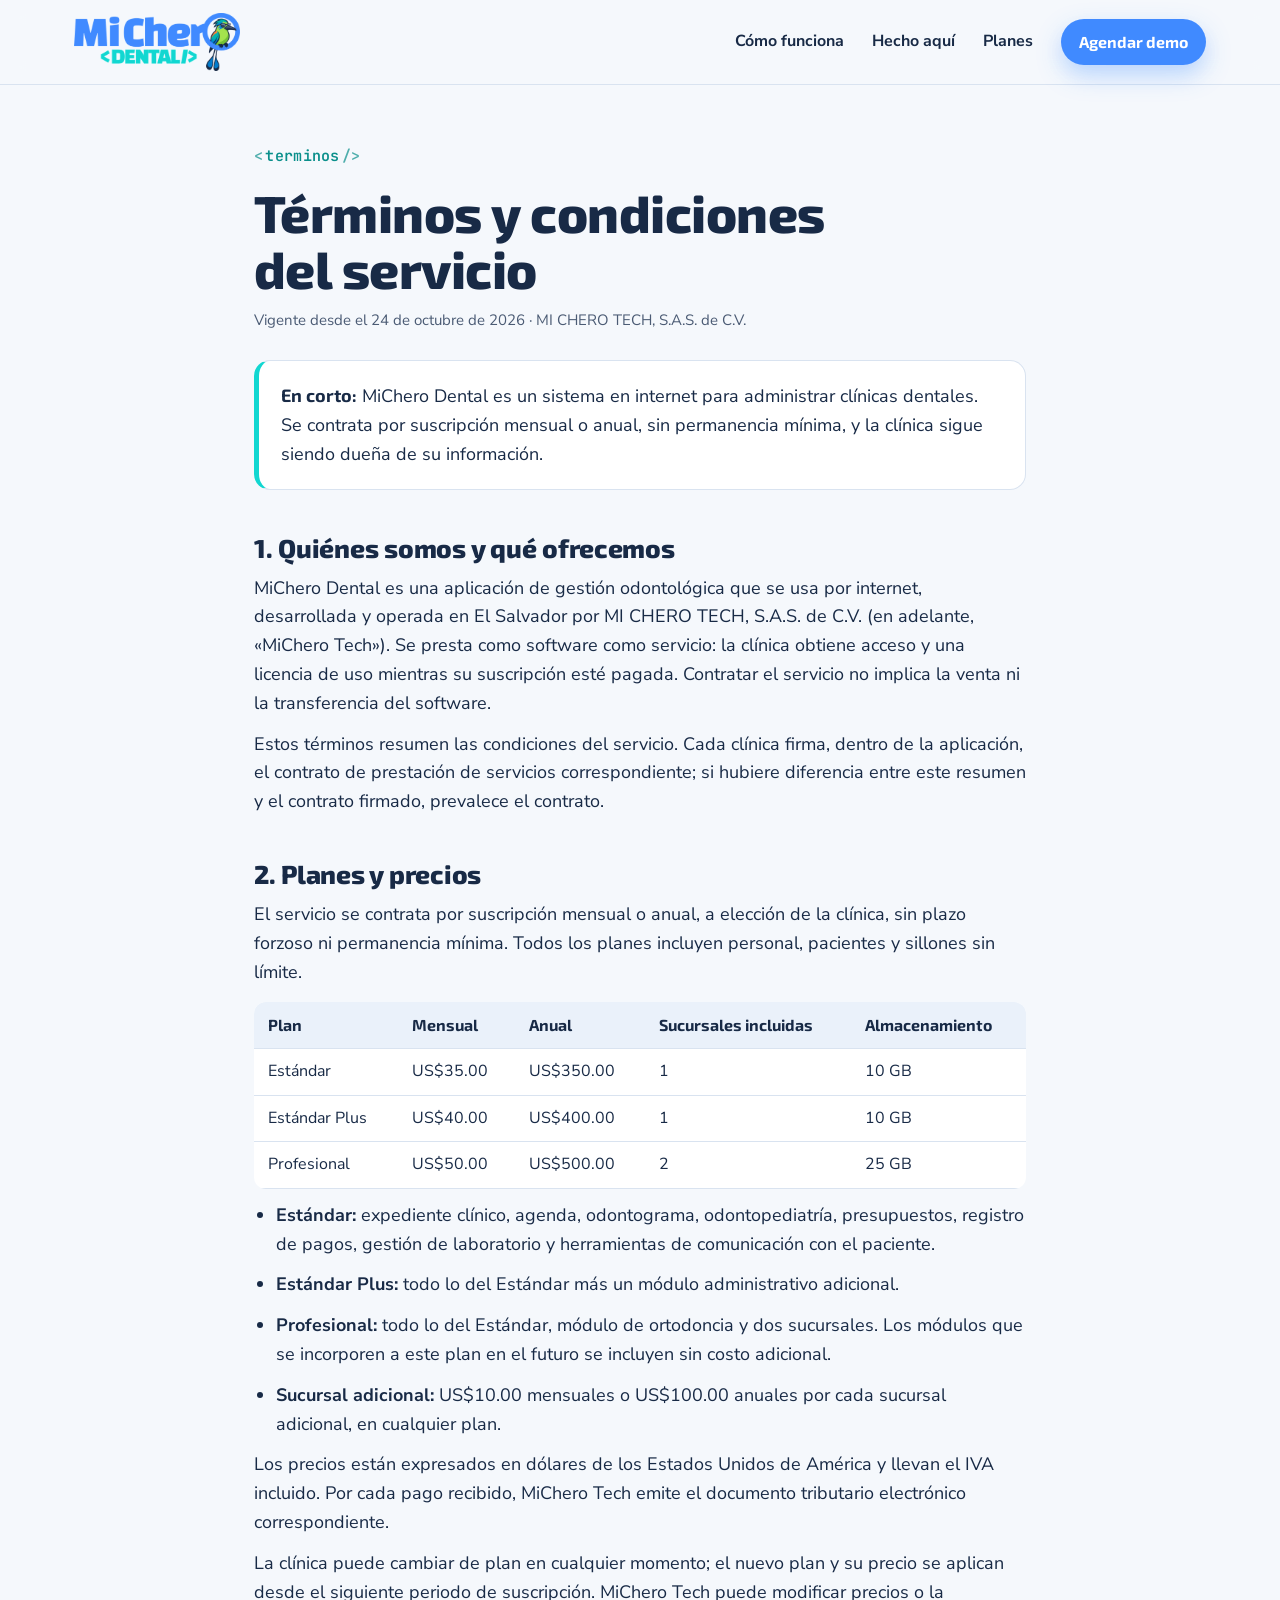
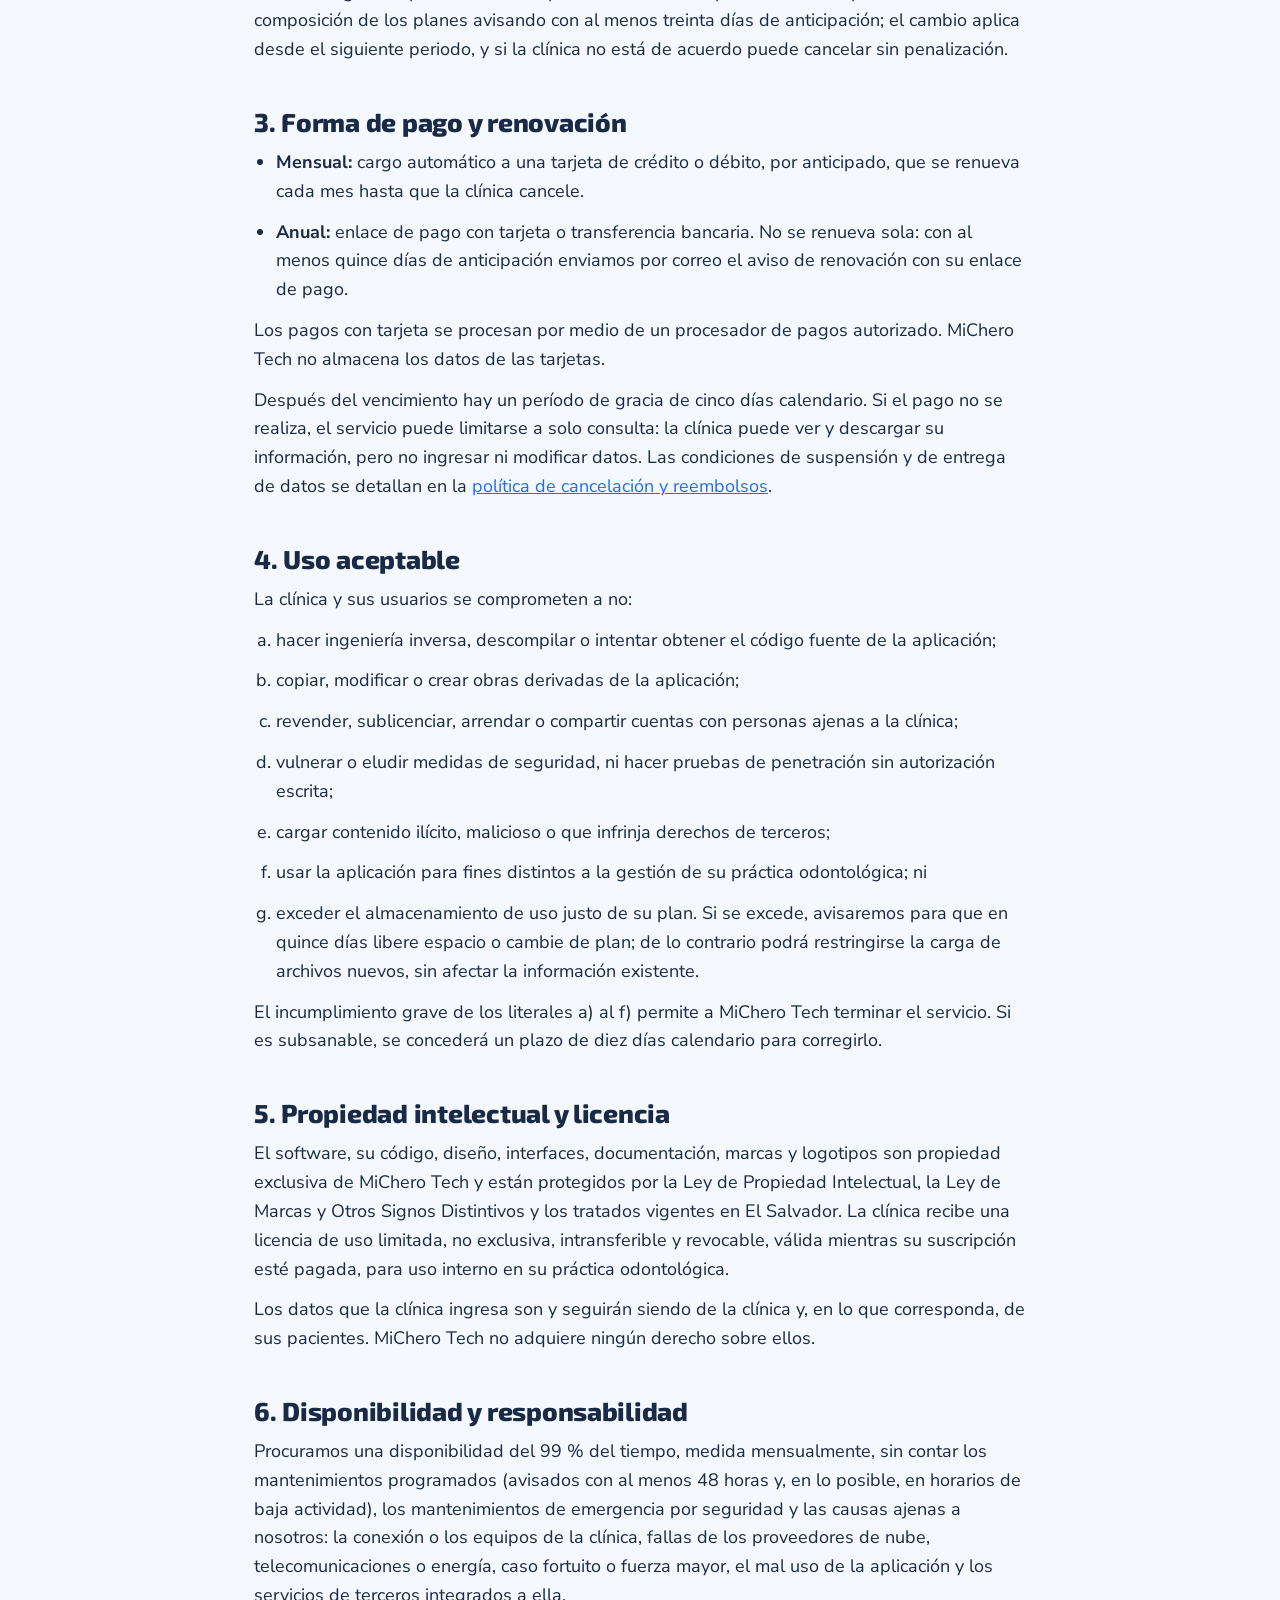
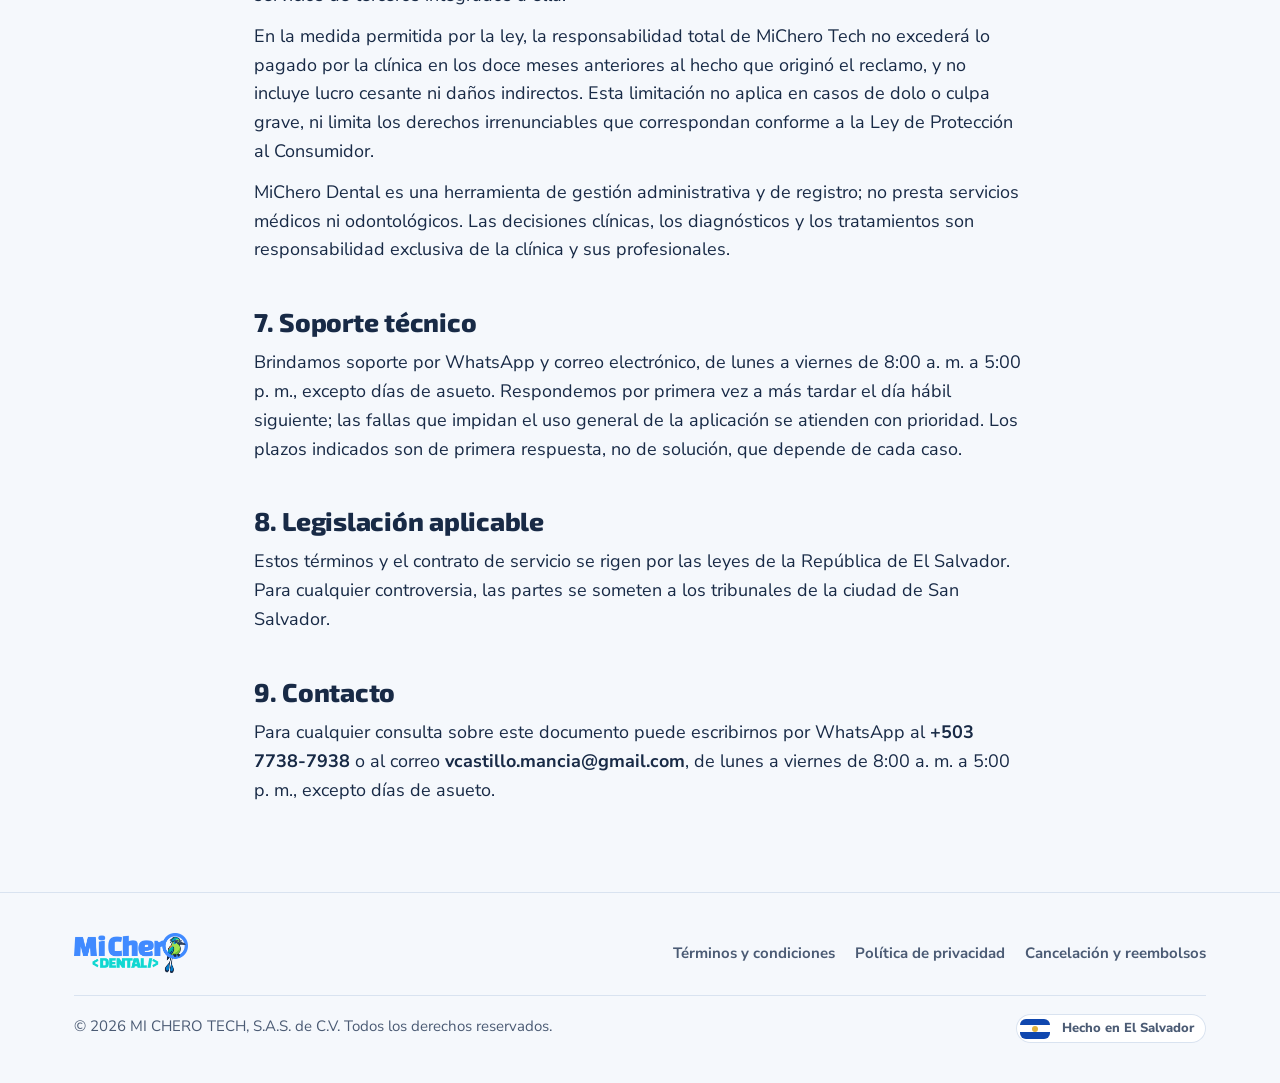
==== terminos.html @ 3a4739da "Sitio de MiChero Dental Co-Authored-By: Claude Opus 5.5 <noreply@anthropic.com>" ====
<!DOCTYPE html>
<html lang="es-SV">
<head>
<meta charset="utf-8">
<meta name="viewport" content="width=device-width, initial-scale=1">
<meta name="robots" content="noindex, nofollow">
<title>Términos y condiciones — MiChero Dental</title>
<meta name="description" content="Términos y condiciones de MiChero Dental, sistema para clínicas dentales hecho en El Salvador por MI CHERO TECH, S.A.S. de C.V.">
<link rel="icon" href="img/logos/favicon.png">
<link rel="preconnect" href="https://fonts.googleapis.com">
<link rel="preconnect" href="https://fonts.gstatic.com" crossorigin>
<link href="https://fonts.googleapis.com/css2?family=Exo+2:wght@600;700;800&family=JetBrains+Mono:wght@500;700&family=Nunito+Sans:opsz,wght@6..12,400;6..12,600;6..12,700;6..12,800&display=swap" rel="stylesheet">
<link rel="stylesheet" href="styles.css">
</head>
<body>

<header class="cabecera">
  <div class="envoltura">
    <a class="logo" href="./" aria-label="MiChero Dental, inicio"><img src="img/logos/mi-chero-dental.png" alt="MiChero Dental"></a>
    <nav class="menu" aria-label="Principal">
      <a href="./#recorrido">Cómo funciona</a>
      <a href="./#el-salvador">Hecho aquí</a>
      <a href="./#planes">Planes</a>
      <a class="boton" href="https://wa.me/50377387938?text=Hola%2C%20quiero%20agendar%20una%20demo%20de%20MiChero%20Dental" target="_blank" rel="noopener">Agendar demo</a>
    </nav>
  </div>
</header>

<main class="legal-pagina">
  <div class="envoltura">
    <span class="codigo">terminos</span>
    <h1>Términos y condiciones del servicio</h1>
    <p class="vigente">Vigente desde el 24 de octubre de 2026 · MI CHERO TECH, S.A.S. de C.V.</p>
    <div class="resumen"><b>En corto:</b> MiChero Dental es un sistema en internet para administrar clínicas dentales. Se contrata por suscripción mensual o anual, sin permanencia mínima, y la clínica sigue siendo dueña de su información.</div>

    <h2>1. Quiénes somos y qué ofrecemos</h2>
    <p>MiChero Dental es una aplicación de gestión odontológica que se usa por internet, desarrollada y operada en El Salvador por MI CHERO TECH, S.A.S. de C.V. (en adelante, «MiChero Tech»). Se presta como software como servicio: la clínica obtiene acceso y una licencia de uso mientras su suscripción esté pagada. Contratar el servicio no implica la venta ni la transferencia del software.</p>
    <p>Estos términos resumen las condiciones del servicio. Cada clínica firma, dentro de la aplicación, el contrato de prestación de servicios correspondiente; si hubiere diferencia entre este resumen y el contrato firmado, prevalece el contrato.</p>

    <h2>2. Planes y precios</h2>
    <p>El servicio se contrata por suscripción mensual o anual, a elección de la clínica, sin plazo forzoso ni permanencia mínima. Todos los planes incluyen personal, pacientes y sillones sin límite.</p>
    <div class="tabla"><table>
      <thead><tr><th>Plan</th><th>Mensual</th><th>Anual</th><th>Sucursales incluidas</th><th>Almacenamiento</th></tr></thead>
      <tbody>
        <tr><td>Estándar</td><td>US$35.00</td><td>US$350.00</td><td>1</td><td>10 GB</td></tr>
        <tr><td>Estándar Plus</td><td>US$40.00</td><td>US$400.00</td><td>1</td><td>10 GB</td></tr>
        <tr><td>Profesional</td><td>US$50.00</td><td>US$500.00</td><td>2</td><td>25 GB</td></tr>
      </tbody>
    </table></div>
    <ul>
      <li><b>Estándar:</b> expediente clínico, agenda, odontograma, odontopediatría, presupuestos, registro de pagos, gestión de laboratorio y herramientas de comunicación con el paciente.</li>
      <li><b>Estándar Plus:</b> todo lo del Estándar más un módulo administrativo adicional.</li>
      <li><b>Profesional:</b> todo lo del Estándar, módulo de ortodoncia y dos sucursales. Los módulos que se incorporen a este plan en el futuro se incluyen sin costo adicional.</li>
      <li><b>Sucursal adicional:</b> US$10.00 mensuales o US$100.00 anuales por cada sucursal adicional, en cualquier plan.</li>
    </ul>
    <p>Los precios están expresados en dólares de los Estados Unidos de América y llevan el IVA incluido. Por cada pago recibido, MiChero Tech emite el documento tributario electrónico correspondiente.</p>
    <p>La clínica puede cambiar de plan en cualquier momento; el nuevo plan y su precio se aplican desde el siguiente periodo de suscripción. MiChero Tech puede modificar precios o la composición de los planes avisando con al menos treinta días de anticipación; el cambio aplica desde el siguiente periodo, y si la clínica no está de acuerdo puede cancelar sin penalización.</p>

    <h2>3. Forma de pago y renovación</h2>
    <ul>
      <li><b>Mensual:</b> cargo automático a una tarjeta de crédito o débito, por anticipado, que se renueva cada mes hasta que la clínica cancele.</li>
      <li><b>Anual:</b> enlace de pago con tarjeta o transferencia bancaria. No se renueva sola: con al menos quince días de anticipación enviamos por correo el aviso de renovación con su enlace de pago.</li>
    </ul>
    <p>Los pagos con tarjeta se procesan por medio de un procesador de pagos autorizado. MiChero Tech no almacena los datos de las tarjetas.</p>
    <p>Después del vencimiento hay un período de gracia de cinco días calendario. Si el pago no se realiza, el servicio puede limitarse a solo consulta: la clínica puede ver y descargar su información, pero no ingresar ni modificar datos. Las condiciones de suspensión y de entrega de datos se detallan en la <a href="cancelacion.html">política de cancelación y reembolsos</a>.</p>

    <h2>4. Uso aceptable</h2>
    <p>La clínica y sus usuarios se comprometen a no:</p>
    <ol type="a">
      <li>hacer ingeniería inversa, descompilar o intentar obtener el código fuente de la aplicación;</li>
      <li>copiar, modificar o crear obras derivadas de la aplicación;</li>
      <li>revender, sublicenciar, arrendar o compartir cuentas con personas ajenas a la clínica;</li>
      <li>vulnerar o eludir medidas de seguridad, ni hacer pruebas de penetración sin autorización escrita;</li>
      <li>cargar contenido ilícito, malicioso o que infrinja derechos de terceros;</li>
      <li>usar la aplicación para fines distintos a la gestión de su práctica odontológica; ni</li>
      <li>exceder el almacenamiento de uso justo de su plan. Si se excede, avisaremos para que en quince días libere espacio o cambie de plan; de lo contrario podrá restringirse la carga de archivos nuevos, sin afectar la información existente.</li>
    </ol>
    <p>El incumplimiento grave de los literales a) al f) permite a MiChero Tech terminar el servicio. Si es subsanable, se concederá un plazo de diez días calendario para corregirlo.</p>

    <h2>5. Propiedad intelectual y licencia</h2>
    <p>El software, su código, diseño, interfaces, documentación, marcas y logotipos son propiedad exclusiva de MiChero Tech y están protegidos por la Ley de Propiedad Intelectual, la Ley de Marcas y Otros Signos Distintivos y los tratados vigentes en El Salvador. La clínica recibe una licencia de uso limitada, no exclusiva, intransferible y revocable, válida mientras su suscripción esté pagada, para uso interno en su práctica odontológica.</p>
    <p>Los datos que la clínica ingresa son y seguirán siendo de la clínica y, en lo que corresponda, de sus pacientes. MiChero Tech no adquiere ningún derecho sobre ellos.</p>

    <h2>6. Disponibilidad y responsabilidad</h2>
    <p>Procuramos una disponibilidad del 99 % del tiempo, medida mensualmente, sin contar los mantenimientos programados (avisados con al menos 48 horas y, en lo posible, en horarios de baja actividad), los mantenimientos de emergencia por seguridad y las causas ajenas a nosotros: la conexión o los equipos de la clínica, fallas de los proveedores de nube, telecomunicaciones o energía, caso fortuito o fuerza mayor, el mal uso de la aplicación y los servicios de terceros integrados a ella.</p>
    <p>En la medida permitida por la ley, la responsabilidad total de MiChero Tech no excederá lo pagado por la clínica en los doce meses anteriores al hecho que originó el reclamo, y no incluye lucro cesante ni daños indirectos. Esta limitación no aplica en casos de dolo o culpa grave, ni limita los derechos irrenunciables que correspondan conforme a la Ley de Protección al Consumidor.</p>
    <p>MiChero Dental es una herramienta de gestión administrativa y de registro; no presta servicios médicos ni odontológicos. Las decisiones clínicas, los diagnósticos y los tratamientos son responsabilidad exclusiva de la clínica y sus profesionales.</p>

    <h2>7. Soporte técnico</h2>
    <p>Brindamos soporte por WhatsApp y correo electrónico, de lunes a viernes de 8:00 a. m. a 5:00 p. m., excepto días de asueto. Respondemos por primera vez a más tardar el día hábil siguiente; las fallas que impidan el uso general de la aplicación se atienden con prioridad. Los plazos indicados son de primera respuesta, no de solución, que depende de cada caso.</p>

    <h2>8. Legislación aplicable</h2>
    <p>Estos términos y el contrato de servicio se rigen por las leyes de la República de El Salvador. Para cualquier controversia, las partes se someten a los tribunales de la ciudad de San Salvador.</p>

    <h2>9. Contacto</h2>
    <p>Para cualquier consulta sobre este documento puede escribirnos por WhatsApp al <b>+503 7738-7938</b> o al correo <b>vcastillo.mancia@gmail.com</b>, de lunes a viernes de 8:00 a. m. a 5:00 p. m., excepto días de asueto.</p>
  </div>
</main>

<footer class="pie">
  <div class="envoltura">
    <img src="img/logos/mi-chero-dental.png" alt="MiChero Dental">
    <nav aria-label="Legal">
      <a href="terminos.html" aria-current="page">Términos y condiciones</a>
      <a href="privacidad.html">Política de privacidad</a>
      <a href="cancelacion.html">Cancelación y reembolsos</a>
    </nav>
    <div class="legal">
      <span>© 2026 MI CHERO TECH, S.A.S. de C.V. Todos los derechos reservados.</span>
      <span class="hecho-aqui" style="padding:4px 12px 4px 4px;font-size:13px"><span class="bandera" aria-hidden="true" style="width:30px;height:20px"><i></i><i></i><i></i></span>Hecho en El Salvador</span>
    </div>
  </div>
</footer>
</body>
</html>
---- styles.css ----
/* MiChero Dental — sitio de ventas. Colores del logo final (assets/todas-las-imagenes/logos/paleta). */
:root {
  --azul: #408AFF;          /* Azul Chero: «Mi Chero» y el aro */
  --azul-texto: #1F6FE5;    /* el azul con contraste suficiente para texto sobre claro */
  --turquesa: #11D7D1;      /* <DENTAL/>: solo adornos, no texto sobre blanco */
  --turquesa-texto: #0A8F8B;
  --marino: #182A46;        /* contornos del torogoz y texto */
  --verde: #A4E34D;         /* cuerpo del torogoz */
  --naranja: #F8843A;       /* mancha del ala */
  --flag: #0F47AF;          /* azul de la bandera */

  --fondo: #F5F8FC;
  --fondo-2: #EAF1FA;
  --papel: #FFFFFF;
  --tinta: #182A46;
  --tinta-suave: #4B5B74;
  --linea: #D9E3F0;
  --sombra: 0 18px 50px rgba(24, 42, 70, .10);
  --radio: 22px;

  --f-titulo: "Exo 2", "Segoe UI", system-ui, sans-serif;
  --f-texto: "Nunito Sans", "Segoe UI", system-ui, sans-serif;
  --f-codigo: "JetBrains Mono", ui-monospace, "Cascadia Mono", Consolas, monospace;
  color-scheme: light;
}
@media (prefers-color-scheme: dark) {
  :root {
    --fondo: #0D1626;
    --fondo-2: #13203A;
    --papel: #16243D;
    --tinta: #EAF1FB;
    --tinta-suave: #A9B8CE;
    --linea: #263A5C;
    --azul-texto: #6FA6FF;
    --turquesa-texto: #3FE3DE;
    --sombra: 0 18px 50px rgba(0, 0, 0, .35);
    color-scheme: dark;
  }
}

* { box-sizing: border-box; }
html { scroll-behavior: smooth; }
body {
  margin: 0; background: var(--fondo); color: var(--tinta);
  font-family: var(--f-texto); font-size: 18px; line-height: 1.6;
  -webkit-font-smoothing: antialiased;
}
img { max-width: 100%; display: block; }
a { color: var(--azul-texto); }
a:focus-visible, button:focus-visible { outline: 3px solid var(--turquesa); outline-offset: 3px; border-radius: 8px; }
.envoltura { width: 100%; max-width: 1180px; margin: 0 auto; padding-inline: 24px; }
@media (max-width: 600px) { .envoltura { padding-inline: 16px; } body { font-size: 17px; } }

h1, h2, h3 { font-family: var(--f-titulo); color: var(--tinta); line-height: 1.08; letter-spacing: -.01em; text-wrap: balance; margin: 0; }
h1 { font-size: clamp(40px, 6vw, 72px); font-weight: 800; }
h2 { font-size: clamp(32px, 4.2vw, 52px); font-weight: 800; }
h3 { font-size: 24px; font-weight: 700; }
p { margin: 0; }

/* la etiqueta de código del logo: <DENTAL/> → <agenda/> */
.codigo {
  font-family: var(--f-codigo); font-size: 15px; font-weight: 600; letter-spacing: .02em;
  color: var(--turquesa-texto); display: inline-flex; align-items: center; gap: 2px;
}
.codigo::before { content: "<"; opacity: .7; }
.codigo::after { content: "/>"; opacity: .7; }

.boton {
  display: inline-flex; align-items: center; gap: 10px; text-decoration: none; cursor: pointer;
  font-family: var(--f-titulo); font-weight: 700; font-size: 18px; border: 0;
  padding: 14px 24px; border-radius: 999px; background: var(--azul); color: #fff;
  box-shadow: 0 10px 24px rgba(64, 138, 255, .35); transition: transform .15s ease, box-shadow .15s ease;
}
.boton:hover { transform: translateY(-1px); box-shadow: 0 14px 30px rgba(64, 138, 255, .45); }
.boton.secundario { background: transparent; color: var(--tinta); box-shadow: inset 0 0 0 2px var(--linea); }
.boton svg { width: 20px; height: 20px; flex: none; }

/* ---------- cabecera ---------- */
.cabecera {
  position: sticky; top: 0; z-index: 20; backdrop-filter: blur(12px);
  background: color-mix(in srgb, var(--fondo) 86%, transparent); border-bottom: 1px solid var(--linea);
}
.cabecera .envoltura { display: flex; align-items: center; justify-content: space-between; gap: 20px; height: 84px; }
.cabecera .logo img { height: 58px; width: auto; }
.menu { display: flex; align-items: center; gap: 28px; }
.menu a { color: var(--tinta); text-decoration: none; font-weight: 700; font-size: 16px; }
.menu a:hover { color: var(--azul-texto); }
.menu .boton { padding: 10px 18px; font-size: 16px; color: #fff; }
@media (max-width: 900px) { .menu a:not(.boton) { display: none; } }
@media (max-width: 420px) { .cabecera .logo img { height: 42px; } .menu .boton { padding: 9px 14px; font-size: 15px; } }

/* ---------- bandera: Hecho en El Salvador ---------- */
.hecho-aqui {
  display: inline-flex; align-items: center; gap: 12px; padding: 8px 16px 8px 8px; border-radius: 999px;
  background: var(--papel); box-shadow: inset 0 0 0 1px var(--linea); font-weight: 800; font-size: 15px;
}
.bandera { width: 40px; height: 26px; border-radius: 6px; overflow: hidden; display: grid; grid-template-rows: 1fr 1fr 1fr; flex: none; box-shadow: inset 0 0 0 1px rgba(0,0,0,.08); }
.bandera i:nth-child(odd) { background: var(--flag); }
.bandera i:nth-child(2) { background: #fff; display: grid; place-items: center; }
.bandera i:nth-child(2)::after { content: ""; width: 6px; height: 6px; border-radius: 50%; background: #E2B33C; }

/* ---------- portada ---------- */
.portada { padding-block: 72px 56px; position: relative; overflow: hidden; }
.portada .envoltura { display: grid; grid-template-columns: 1.08fr .92fr; gap: 48px; align-items: center; }
.portada h1 { margin-top: 22px; }
.portada h1 em { font-style: normal; color: var(--azul); }
.portada .bajada { margin-top: 22px; font-size: 21px; color: var(--tinta-suave); max-width: 56ch; }
.portada .acciones { display: flex; flex-wrap: wrap; gap: 14px; margin-top: 32px; }
.portada .nota { margin-top: 18px; font-size: 15px; color: var(--tinta-suave); }
.escena { position: relative; min-height: 790px; }
.escena .torogoz { position: absolute; right: 0; top: 0; z-index: 3; width: 40%; max-width: 200px; filter: drop-shadow(0 18px 30px rgba(24,42,70,.18)); }
.tarjeta-cita {
  position: absolute; left: 0; top: 110px; z-index: 1; width: min(350px, 70%); background: var(--papel); border-radius: var(--radio);
  box-shadow: var(--sombra); padding: 22px 24px; border: 1px solid var(--linea);
}
.tarjeta-cita small { font-family: var(--f-codigo); font-size: 12px; letter-spacing: .06em; color: var(--tinta-suave); text-transform: uppercase; }
.tarjeta-cita strong { display: block; font-family: var(--f-titulo); font-size: 24px; margin-top: 6px; }
.tarjeta-cita .hora { color: var(--tinta-suave); margin-top: 2px; }
.tarjeta-cita .fila { display: flex; gap: 10px; align-items: center; margin-top: 14px; font-size: 15px; color: var(--tinta-suave); }
.tarjeta-cita .fila b { color: var(--tinta); font-weight: 700; }
.tarjeta-cita .estado-cita { margin-top: 18px; text-align: center; background: color-mix(in srgb, var(--azul) 14%, transparent); color: var(--azul-texto); font-weight: 800; border-radius: 999px; padding: 11px; font-family: var(--f-titulo); }
.aviso {
  position: absolute; z-index: 2; right: 0; top: 400px; display: flex; gap: 12px; align-items: center; background: var(--papel);
  border-radius: 16px; padding: 14px 18px; box-shadow: var(--sombra); border: 1px solid var(--linea); font-size: 15px; max-width: 290px;
}
.aviso .punto { width: 38px; height: 38px; border-radius: 12px; background: color-mix(in srgb, var(--turquesa) 22%, transparent); display: grid; place-items: center; color: var(--turquesa-texto); flex: none; }
.aviso b { display: block; color: var(--tinta); }
/* mini odontograma: el arte real de los dientes del sistema */
.mini-odonto {
  position: absolute; right: 0; bottom: 0; z-index: 1; width: min(400px, 78%);
  background: var(--papel); border: 1px solid var(--linea); border-radius: 18px; box-shadow: var(--sombra); padding: 12px 16px 14px;
}
.mini-cabeza { display: flex; justify-content: space-between; font-family: var(--f-codigo); font-size: 11px; letter-spacing: .06em; text-transform: uppercase; color: var(--tinta-suave); }
.mini-piezas { display: grid; grid-template-columns: repeat(5, 1fr); gap: 4px; margin-top: 8px; }
.mini-pieza { display: flex; flex-direction: column; align-items: center; gap: 4px; }
.mini-pieza svg { width: 100%; max-width: 46px; height: auto; }
.mini-pieza b { font-family: var(--f-codigo); font-size: 12px; color: var(--tinta-suave); }
.mini-pieza.marcada b { color: var(--hallazgo); }
.mini-pieza .sup { width: 26px; height: 26px; }
.mini-pieza .sup.vacia { display: block; }
.mini-leyenda { display: flex; flex-wrap: wrap; gap: 6px 14px; margin-top: 10px; padding-top: 10px; border-top: 1px dashed var(--linea); font-size: 13px; font-weight: 700; color: var(--tinta); }
.mini-leyenda span { display: inline-flex; align-items: center; gap: 6px; }
.mini-leyenda i { width: 10px; height: 10px; border-radius: 50%; display: inline-block; }
@media (prefers-color-scheme: dark) {
  .mini-pieza { --diente-corona: #e9e4d6; --diente-raiz: #d8d1bf; }
  .mini-pieza.marcada b { filter: brightness(1.6); }
}
@media (max-width: 900px) {
  .portada .envoltura { grid-template-columns: 1fr; }
  .escena { min-height: 460px; max-width: 520px; width: 100%; margin-inline: auto; }
}
@media (max-width: 600px) {
  .portada { padding-block: 40px 32px; }
  /* en celular la escena se apila: el torogoz, la tarjeta, el aviso y las piezas */
  .escena { min-height: 0; display: flex; flex-direction: column; align-items: stretch; gap: 14px; padding-top: 8px; }
  .escena > * { position: static !important; }
  .escena .torogoz { width: 120px; align-self: flex-end; margin-bottom: -64px; margin-right: 8px; position: relative !important; z-index: 2; }
  .tarjeta-cita { width: 100%; }
  .tarjeta-cita small { font-size: 11px; display: block; padding-right: 84px; }
  .tarjeta-cita strong { font-size: 21px; }
  .aviso { max-width: none; align-self: flex-end; width: 88%; margin-top: -26px; }
  .mini-odonto { width: 100%; }
}

/* ---------- sin límites ---------- */
.limites { padding-block: 20px 64px; }
.limites .rejilla { display: grid; grid-template-columns: repeat(4, 1fr); gap: 16px; }
.limite { background: var(--papel); border: 1px solid var(--linea); border-radius: var(--radio); padding: 22px 22px 24px; }
.limite .inf { font-family: var(--f-titulo); font-weight: 800; font-size: 44px; line-height: 1; color: var(--azul); }
.limite h3 { font-size: 20px; margin-top: 10px; }
.limite p { font-size: 15px; color: var(--tinta-suave); margin-top: 4px; }
.limites .contra { margin-top: 16px; text-align: center; color: var(--tinta-suave); font-size: 17px; }
.limites .contra s { opacity: .7; }
.limites .contra b { color: var(--tinta); }
@media (max-width: 900px) { .limites .rejilla { grid-template-columns: repeat(2, 1fr); } }
@media (max-width: 340px) { .limites .rejilla { grid-template-columns: 1fr; } }
@media (max-width: 600px) { .limite { padding: 16px; } .limite .inf { font-size: 34px; } .limite h3 { font-size: 18px; } .limite p { font-size: 14px; } }

/* ---------- encabezado de sección ---------- */
.seccion { padding-block: 88px; }
.seccion .cabeza { max-width: 760px; margin-bottom: 48px; }
.seccion .cabeza .codigo { margin-bottom: 14px; }
.seccion .cabeza p { margin-top: 16px; color: var(--tinta-suave); font-size: 20px; }
@media (max-width: 600px) { .seccion { padding-block: 64px; } }

/* ---------- el recorrido del paciente ---------- */
.recorrido { background: var(--fondo-2); }
.pasos { position: relative; display: flex; flex-direction: column; gap: 72px; }
.pasos::before {
  content: ""; position: absolute; left: 27px; top: 10px; bottom: 10px; width: 3px; border-radius: 3px;
  background: repeating-linear-gradient(to bottom, var(--azul) 0 10px, transparent 10px 20px); opacity: .35;
}
.paso { display: grid; grid-template-columns: 56px 1fr 1.25fr; gap: 28px; align-items: start; position: relative; }
.paso .num {
  width: 56px; height: 56px; border-radius: 50%; background: var(--azul); color: #fff; display: grid; place-items: center;
  font-family: var(--f-titulo); font-weight: 800; font-size: 22px; box-shadow: 0 0 0 8px var(--fondo-2); align-self: start; margin-top: 4px;
}
.paso .texto { padding-top: 8px; }
.paso .texto h3 { font-size: 30px; margin-top: 8px; }
.paso .texto p { margin-top: 12px; color: var(--tinta-suave); }
.paso .texto ul { margin: 14px 0 0; padding: 0; list-style: none; display: grid; gap: 8px; }
.paso .texto li { display: flex; gap: 10px; align-items: flex-start; font-size: 16px; }
.paso .texto li::before { content: ""; flex: none; width: 18px; height: 18px; margin-top: 4px; border-radius: 6px; background: color-mix(in srgb, var(--turquesa) 30%, transparent) url("data:image/svg+xml,%3Csvg xmlns='http://www.w3.org/2000/svg' viewBox='0 0 24 24' fill='none' stroke='%23182A46' stroke-width='3.4' stroke-linecap='round' stroke-linejoin='round'%3E%3Cpath d='M5 12l5 5L20 7'/%3E%3C/svg%3E") center / 12px no-repeat; }
.plan-chip { display: inline-block; margin-top: 16px; font-size: 13px; font-weight: 800; padding: 5px 12px; border-radius: 999px; background: var(--papel); border: 1px solid var(--linea); color: var(--tinta-suave); }
.plan-chip.pro { background: var(--azul); color: #fff; border-color: transparent; }
.ventana { background: var(--papel); border-radius: 16px; overflow: hidden; box-shadow: var(--sombra); border: 1px solid var(--linea); }
.ventana .barra { height: 34px; display: flex; align-items: center; gap: 7px; padding-inline: 14px; border-bottom: 1px solid var(--linea); }
.ventana .barra i { width: 10px; height: 10px; border-radius: 50%; background: var(--linea); }
.ventana .barra span { margin-left: 10px; font-family: var(--f-codigo); font-size: 12px; color: var(--tinta-suave); }
.ventana img { width: 100%; height: auto; }
.celular { width: min(290px, 100%); margin-inline: auto; background: #0E1A2E; padding: 10px; border-radius: 40px; box-shadow: var(--sombra); }
.celular .pantalla { border-radius: 31px; overflow: hidden; aspect-ratio: 9 / 17.5; background: #EAF1F9; }
.celular img { width: 100%; height: auto; }
.doble { display: grid; grid-template-columns: 1fr auto; gap: 18px; align-items: end; }
.doble .celular { width: 200px; }
@media (max-width: 900px) {
  .pasos::before { left: 21px; }
  .paso { grid-template-columns: 44px 1fr; gap: 18px; }
  .paso .num { width: 44px; height: 44px; font-size: 18px; }
  .paso .visual { grid-column: 2; }
  .doble { grid-template-columns: 1fr; }
  .doble .celular { width: 220px; }
}
@media (max-width: 480px) { .paso .texto h3 { font-size: 25px; } }

/* ---------- hecho en El Salvador ---------- */
.salvador { background: var(--marino); color: #EAF1FB; position: relative; overflow: hidden; }
.salvador h2, .salvador h3 { color: #fff; }
.salvador .cabeza p { color: #B7C6DD; }
.salvador .codigo { color: var(--turquesa); }
.salvador .envoltura { display: grid; grid-template-columns: 1.3fr .7fr; gap: 40px; align-items: center; }
.salvador .lista { display: grid; grid-template-columns: 1fr 1fr; gap: 16px; }
.salvador .item { background: rgba(255,255,255,.06); border: 1px solid rgba(255,255,255,.10); border-radius: 18px; padding: 20px; }
.salvador .item h3 { font-size: 19px; }
.salvador .item p { font-size: 15px; color: #B7C6DD; margin-top: 6px; }
.salvador .ave { position: relative; display: grid; place-items: center; }
.salvador .ave img { width: 72%; max-width: 260px; filter: drop-shadow(0 20px 40px rgba(0,0,0,.35)); }
.salvador .sello { margin-top: 22px; display: inline-flex; }
.salvador .hecho-aqui { background: rgba(255,255,255,.08); box-shadow: inset 0 0 0 1px rgba(255,255,255,.14); color: #fff; }
@media (max-width: 900px) {
  .salvador .envoltura { grid-template-columns: 1fr; }
  .salvador .ave { order: -1; }
  .salvador .ave img { width: 150px; }
}
@media (max-width: 560px) { .salvador .lista { grid-template-columns: 1fr; } }

/* ---------- planes: carnet de membresía (opción 12) ---------- */
/* ================= 8. CARNET ================= */
  #planes .carnets { display: grid; grid-template-columns: repeat(3, 1fr); gap: 24px; }
  #planes .carnet { border-radius: 20px; aspect-ratio: 1.58; padding: 20px 22px; color: #fff; position: relative; overflow: hidden; display: flex; flex-direction: column; box-shadow: 0 18px 36px rgba(24, 42, 70, .22); }
  #planes .carnet.c1 { background: linear-gradient(135deg, #5D9BFF, #2F6FE0); }
  #planes .carnet.c2 { background: linear-gradient(135deg, #18C9C3, #0B8F9A); }
  #planes .carnet.c3 { background: linear-gradient(135deg, #24467C, #0F1D33); }
  #planes .carnet::after { content: ""; position: absolute; right: -40px; bottom: -60px; width: 200px; height: 200px; border-radius: 50%; border: 22px solid rgba(255,255,255,.10); }
  #planes .carnet .arriba { display: flex; justify-content: space-between; align-items: flex-start; }
  #planes .carnet .arriba b { font-family: var(--f-titulo); font-size: 14px; letter-spacing: .04em; }
  #planes .carnet .arriba img { width: 34px; }
  #planes .carnet .chip { width: 40px; height: 30px; border-radius: 7px; background: linear-gradient(135deg, #F5D77A, #C9A12E); margin-top: 14px; }
  #planes .carnet h3 { color: #fff; font-size: 24px; margin-top: auto; }
  #planes .carnet .abajo { display: flex; justify-content: space-between; align-items: end; margin-top: 4px; font-family: var(--f-codigo); font-size: 12px; opacity: .9; }
  #planes .carnet .abajo .px { font-family: var(--f-titulo); font-size: 30px; font-weight: 800; opacity: 1; }
  #planes .carnet-dorso { margin-top: 16px; font-size: 15px; }
  #planes .carnet-dorso li { padding: 6px 0; border-bottom: 1px dashed var(--linea); display: flex; justify-content: space-between; gap: 10px; }
  #planes .carnet-dorso ul { list-style: none; margin: 0; padding: 0; }
  #planes .carnet-dorso a { display: block; margin-top: 14px; text-align: center; text-decoration: none; font-family: var(--f-titulo); font-weight: 700; color: var(--azul-texto); border: 2px solid var(--azul); border-radius: 12px; padding: 10px; }
  @media (max-width: 980px) { #planes .carnets { grid-template-columns: 1fr; max-width: 420px; margin-inline: auto; } }

  
  #planes .carnets { align-items: stretch; }
  #planes .carnets > div { display: flex; flex-direction: column; }
  #planes .carnet { aspect-ratio: auto; height: 236px; }
  #planes .carnet > * { flex-shrink: 0; }
  #planes .carnet .arriba img { width: 34px; height: auto; }
  #planes .carnet .reco { align-self: flex-start; margin-top: 10px; font-family: var(--f-titulo); font-weight: 800; font-size: 11px; letter-spacing: .08em; padding: 4px 10px; border-radius: 999px; background: var(--turquesa); color: var(--marino); }
  #planes .carnet-dorso { display: flex; flex-direction: column; flex: 1; margin-top: 18px; }
  #planes .carnet-dorso li { padding: 9px 0; font-size: 15px; align-items: center; }
  #planes .carnet-dorso li.no { color: #A3AEBE; }
  #planes .carnet-dorso li b { font-weight: 800; white-space: nowrap; }
  #planes .carnet-dorso li .ok { color: var(--turquesa-texto); font-weight: 800; }
  #planes .carnet-dorso .tot { margin-top: auto; padding-top: 16px; display: flex; justify-content: space-between; align-items: baseline; }
  #planes .carnet-dorso .tot small { font-weight: 800; font-size: 13px; letter-spacing: .06em; text-transform: uppercase; color: var(--suave); }
  #planes .carnet-dorso .tot span { font-family: var(--f-titulo); font-weight: 800; font-size: 32px; font-variant-numeric: tabular-nums; }
  #planes .carnet-dorso .tot span i { font-style: normal; font-size: 15px; font-weight: 600; color: var(--suave); }
  #planes .equiv { text-align: right; font-size: 13px; color: var(--suave); min-height: 20px; }
  #planes .pro .carnet-dorso a { background: var(--marino); border-color: var(--marino); color: #fff; }
  .carnets-cab { display: flex; justify-content: space-between; align-items: center; gap: 14px; flex-wrap: wrap; margin-bottom: 26px; }
  .carnets-cab p { color: var(--suave); font-size: 15px; }
  .carnets-sel { display: inline-flex; background: #fff; border: 1px solid var(--linea); border-radius: 999px; padding: 5px; gap: 4px; }
  .carnets-sel button { font: inherit; font-weight: 800; font-size: 15px; border: 0; background: transparent; color: var(--suave); padding: 8px 18px; border-radius: 999px; cursor: pointer; }
  .carnets-sel button[aria-pressed="true"] { background: var(--azul); color: #fff; }
  .carnets-sel em { font-style: normal; font-size: 12px; margin-left: 6px; color: var(--turquesa-texto); }
  .carnets-sel button[aria-pressed="true"] em { color: #DFFCFB; }
  .carnets-nota { margin-top: 24px; text-align: center; font-size: 14px; color: var(--suave); }
  @media (max-width: 980px) { #planes .pro { order: -1; } }

#planes .pronto { font-family: var(--f-codigo); font-size: 12px; font-weight: 700; color: #B4530F; white-space: nowrap; }

/* ---------- confianza ---------- */
.confianza .rejilla { display: grid; grid-template-columns: repeat(3, 1fr); gap: 18px; }
.confianza .item { background: var(--papel); border: 1px solid var(--linea); border-radius: var(--radio); padding: 24px; }
.confianza .item h3 { font-size: 21px; }
.confianza .item p { margin-top: 8px; color: var(--tinta-suave); font-size: 16px; }
@media (max-width: 900px) { .confianza .rejilla { grid-template-columns: 1fr; } }

/* ---------- demo ---------- */
.demo { padding-block: 24px 96px; }
.demo .caja {
  background: linear-gradient(140deg, #408AFF 0%, #2563EB 100%); color: #fff; border-radius: 32px; padding: 52px;
  display: grid; grid-template-columns: 1fr auto; gap: 32px; align-items: center; position: relative; overflow: hidden;
}
.demo h2 { color: #fff; }
.demo p { margin-top: 12px; font-size: 20px; color: #E3EEFF; max-width: 54ch; }
.demo .contacto { margin-top: 22px; display: grid; gap: 6px; font-weight: 700; }
.demo .contacto a { color: #fff; }
.demo .boton { background: #fff; color: var(--marino); box-shadow: 0 12px 30px rgba(0,0,0,.18); }
.demo .torogoz { width: 130px; }
@media (max-width: 760px) { .demo .caja { grid-template-columns: 1fr; padding: 34px 24px; } .demo .torogoz { width: 96px; order: -1; } }

/* ---------- pie ---------- */
.pie { border-top: 1px solid var(--linea); padding-block: 40px; font-size: 15px; color: var(--tinta-suave); }
.pie .envoltura { display: flex; flex-wrap: wrap; justify-content: space-between; gap: 22px; align-items: center; }
.pie img { height: 40px; width: auto; }
.pie nav { display: flex; flex-wrap: wrap; gap: 20px; }
.pie nav a { color: var(--tinta-suave); text-decoration: none; font-weight: 700; }
.pie nav a:hover { color: var(--azul-texto); }
.pie .legal { width: 100%; display: flex; flex-wrap: wrap; justify-content: space-between; gap: 12px; padding-top: 18px; border-top: 1px solid var(--linea); }

/* ---------- páginas legales ---------- */
.legal-pagina { padding-block: 56px 88px; }
.legal-pagina .envoltura { max-width: 820px; }
.legal-pagina h1 { font-size: clamp(34px, 5vw, 52px); margin-top: 14px; }
.legal-pagina .vigente { margin-top: 12px; color: var(--tinta-suave); font-size: 15px; }
.legal-pagina .resumen { margin-top: 28px; background: var(--papel); border: 1px solid var(--linea); border-left: 5px solid var(--turquesa); border-radius: 16px; padding: 20px 22px; }
.legal-pagina .resumen b { font-family: var(--f-titulo); }
.legal-pagina h2 { font-size: 26px; margin-top: 44px; }
.legal-pagina p, .legal-pagina li { margin-top: 12px; color: var(--tinta); }
.legal-pagina ul, .legal-pagina ol { padding-left: 22px; margin: 0; }
.legal-pagina .tabla { overflow-x: auto; margin-top: 16px; }
.legal-pagina table { border-collapse: collapse; width: 100%; min-width: 520px; font-size: 16px; background: var(--papel); border-radius: 12px; overflow: hidden; }
.legal-pagina th, .legal-pagina td { text-align: left; padding: 10px 14px; border-bottom: 1px solid var(--linea); }
.legal-pagina th { font-family: var(--f-titulo); background: var(--fondo-2); }
.legal-pagina td { font-variant-numeric: tabular-nums; }

@media (prefers-reduced-motion: reduce) {
  html { scroll-behavior: auto; }
  *, *::before, *::after { animation: none !important; transition: none !important; }
}
.flota { animation: flota 6s ease-in-out infinite; }
.flota.lenta { animation-duration: 8s; animation-delay: -2s; }
@keyframes flota { 0%, 100% { transform: translateY(0); } 50% { transform: translateY(-8px); } }
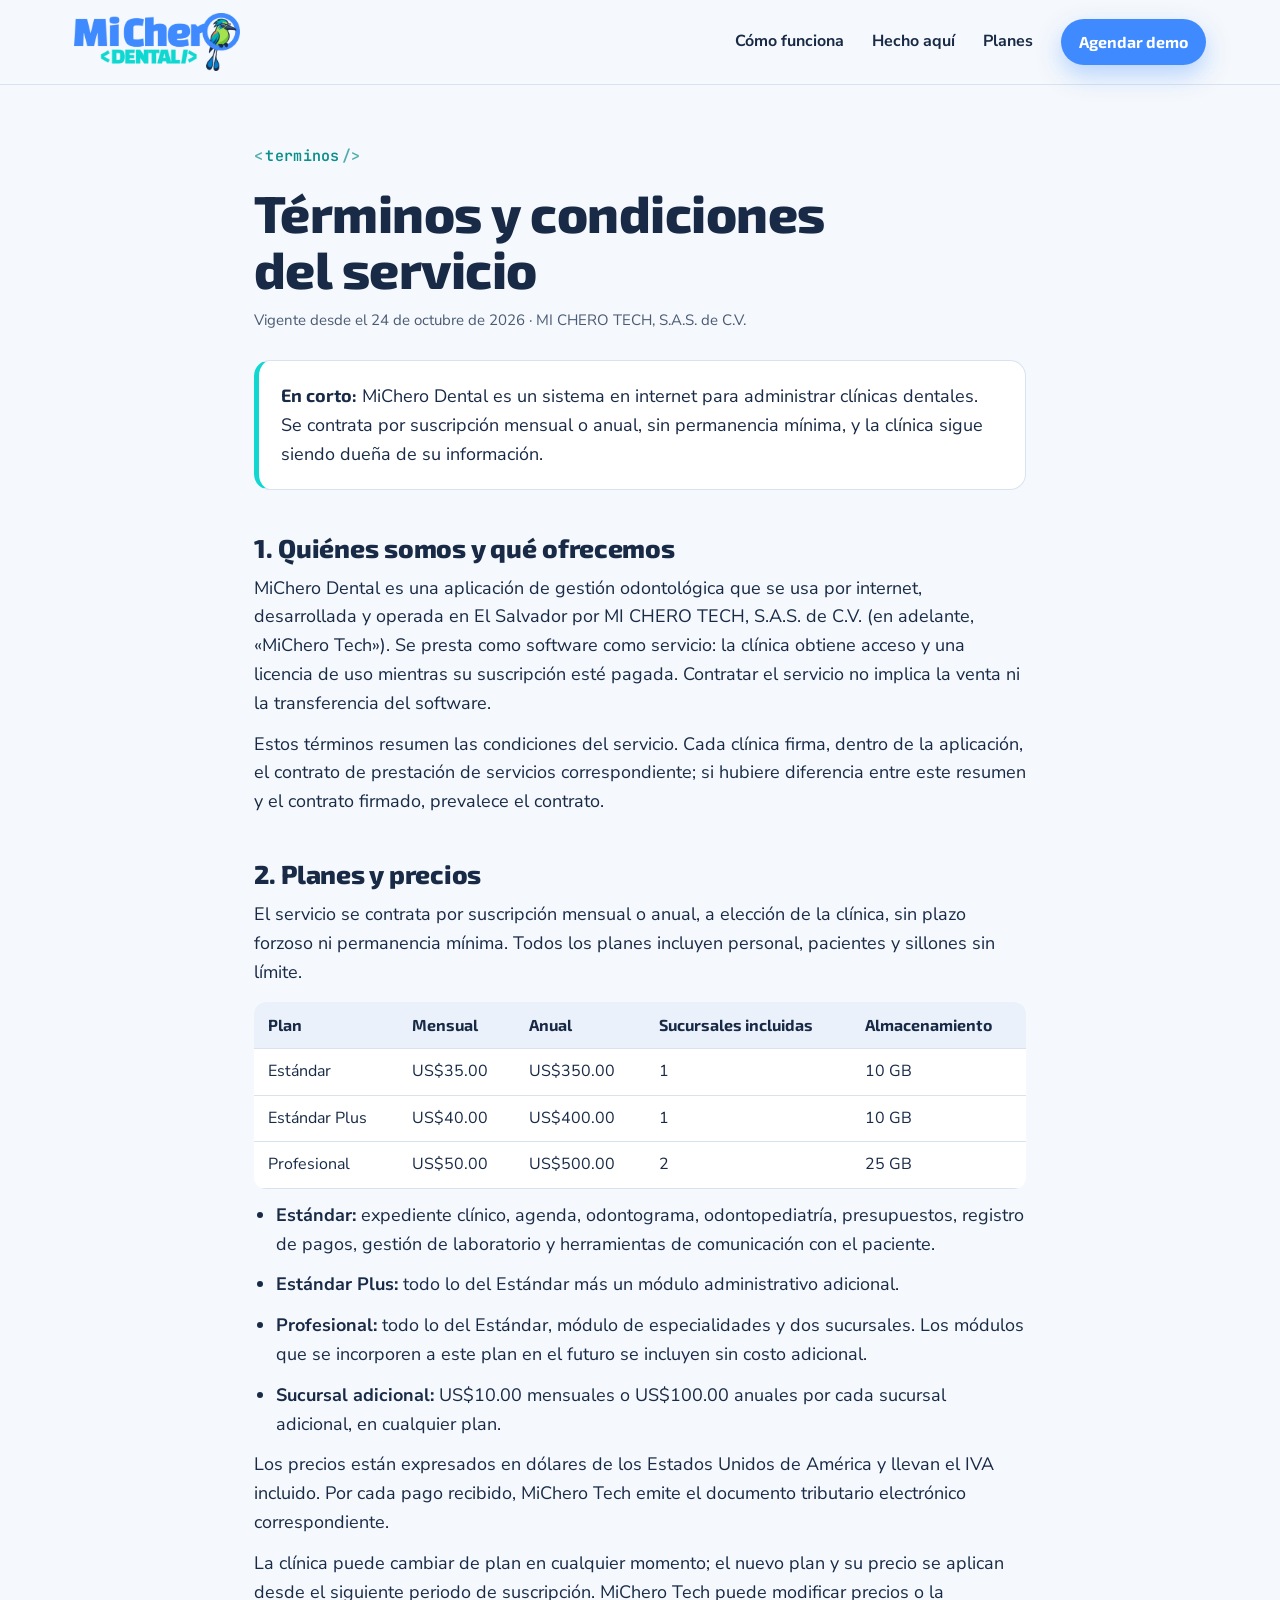
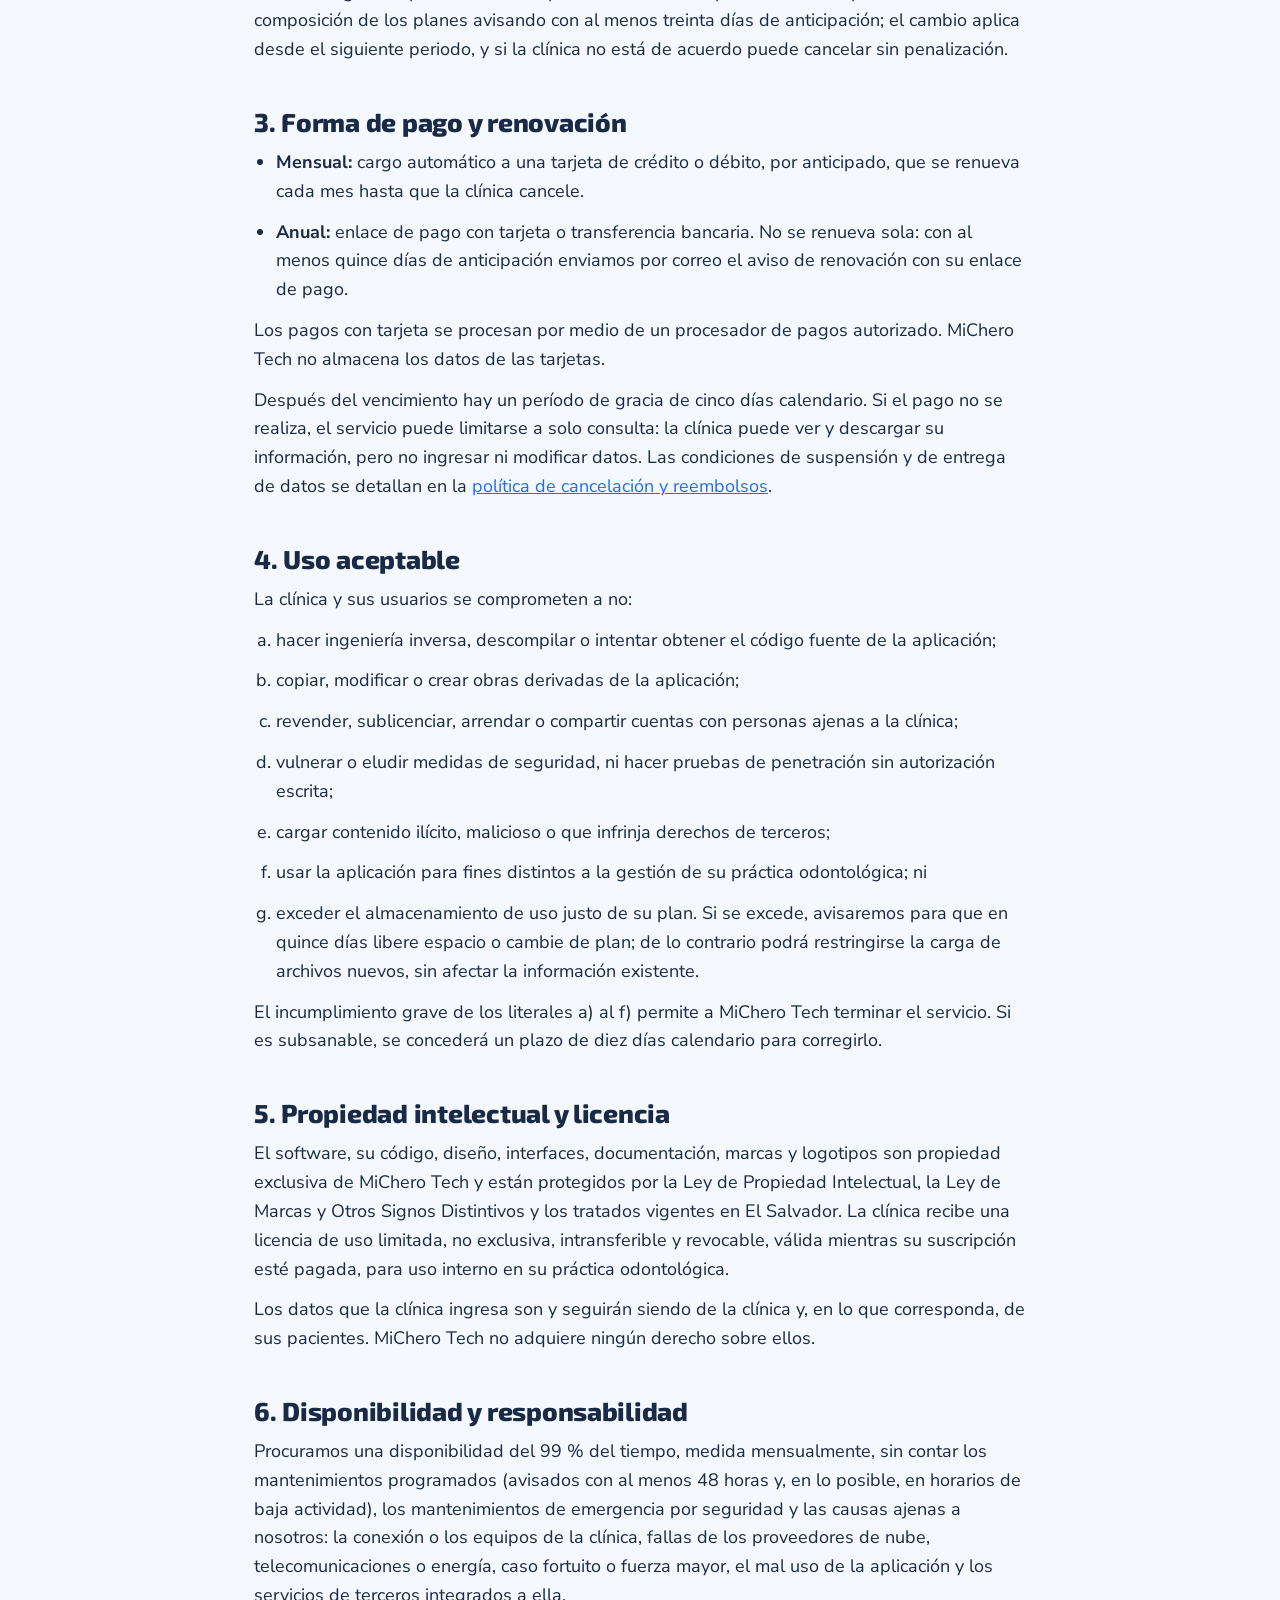
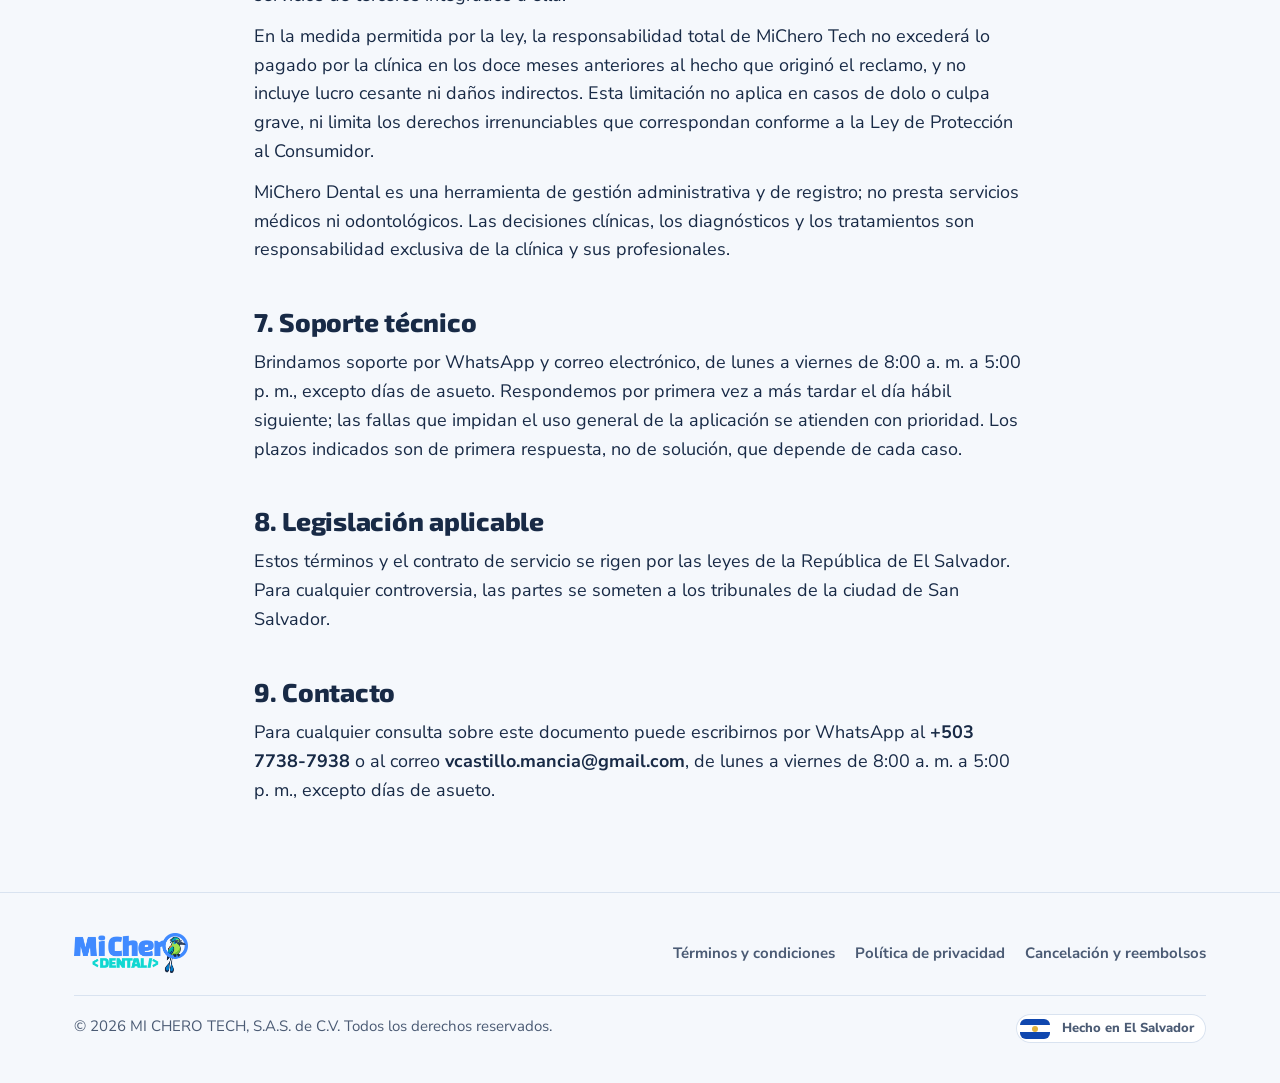
==== commit f620e295: "Ortodoncia pasa a Modulo de especialidades y sale del recorrido Co-Authored-By: Claude Opus 5.5 <nor" ====
--- a/terminos.html
+++ b/terminos.html
@@ -50,7 +50,7 @@
     <ul>
       <li><b>Estándar:</b> expediente clínico, agenda, odontograma, odontopediatría, presupuestos, registro de pagos, gestión de laboratorio y herramientas de comunicación con el paciente.</li>
       <li><b>Estándar Plus:</b> todo lo del Estándar más un módulo administrativo adicional.</li>
-      <li><b>Profesional:</b> todo lo del Estándar, módulo de ortodoncia y dos sucursales. Los módulos que se incorporen a este plan en el futuro se incluyen sin costo adicional.</li>
+      <li><b>Profesional:</b> todo lo del Estándar, módulo de especialidades y dos sucursales. Los módulos que se incorporen a este plan en el futuro se incluyen sin costo adicional.</li>
       <li><b>Sucursal adicional:</b> US$10.00 mensuales o US$100.00 anuales por cada sucursal adicional, en cualquier plan.</li>
     </ul>
     <p>Los precios están expresados en dólares de los Estados Unidos de América y llevan el IVA incluido. Por cada pago recibido, MiChero Tech emite el documento tributario electrónico correspondiente.</p>
--- a/styles.css
+++ b/styles.css
@@ -273,6 +273,8 @@
   #planes .carnet .arriba img { width: 34px; height: auto; }
   #planes .carnet .reco { align-self: flex-start; margin-top: 10px; font-family: var(--f-titulo); font-weight: 800; font-size: 11px; letter-spacing: .08em; padding: 4px 10px; border-radius: 999px; background: var(--turquesa); color: var(--marino); }
   #planes .carnet-dorso { display: flex; flex-direction: column; flex: 1; margin-top: 18px; }
+#planes .carnet-dorso a { margin-top: auto; }
+#planes .carnet-dorso ul { margin-bottom: 18px; }
   #planes .carnet-dorso li { padding: 9px 0; font-size: 15px; align-items: center; }
   #planes .carnet-dorso li.no { color: #A3AEBE; }
   #planes .carnet-dorso li b { font-weight: 800; white-space: nowrap; }
